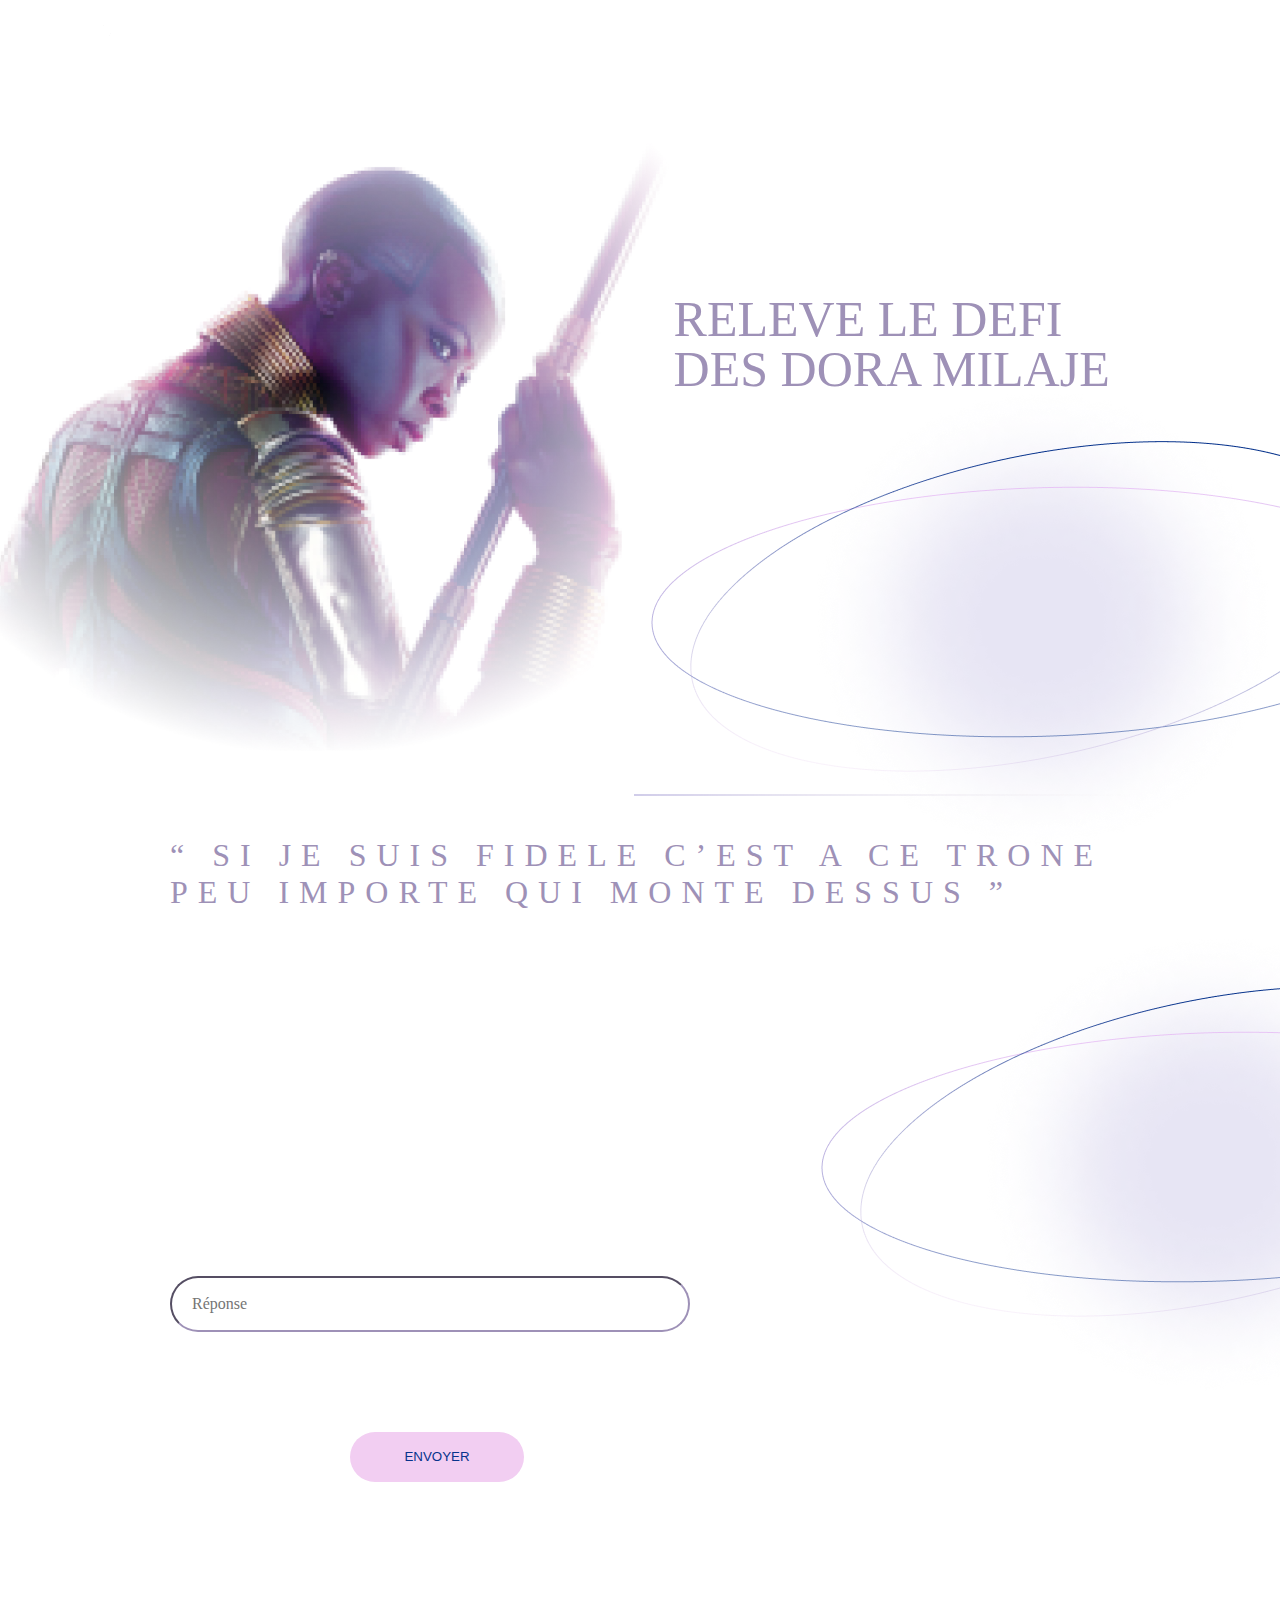
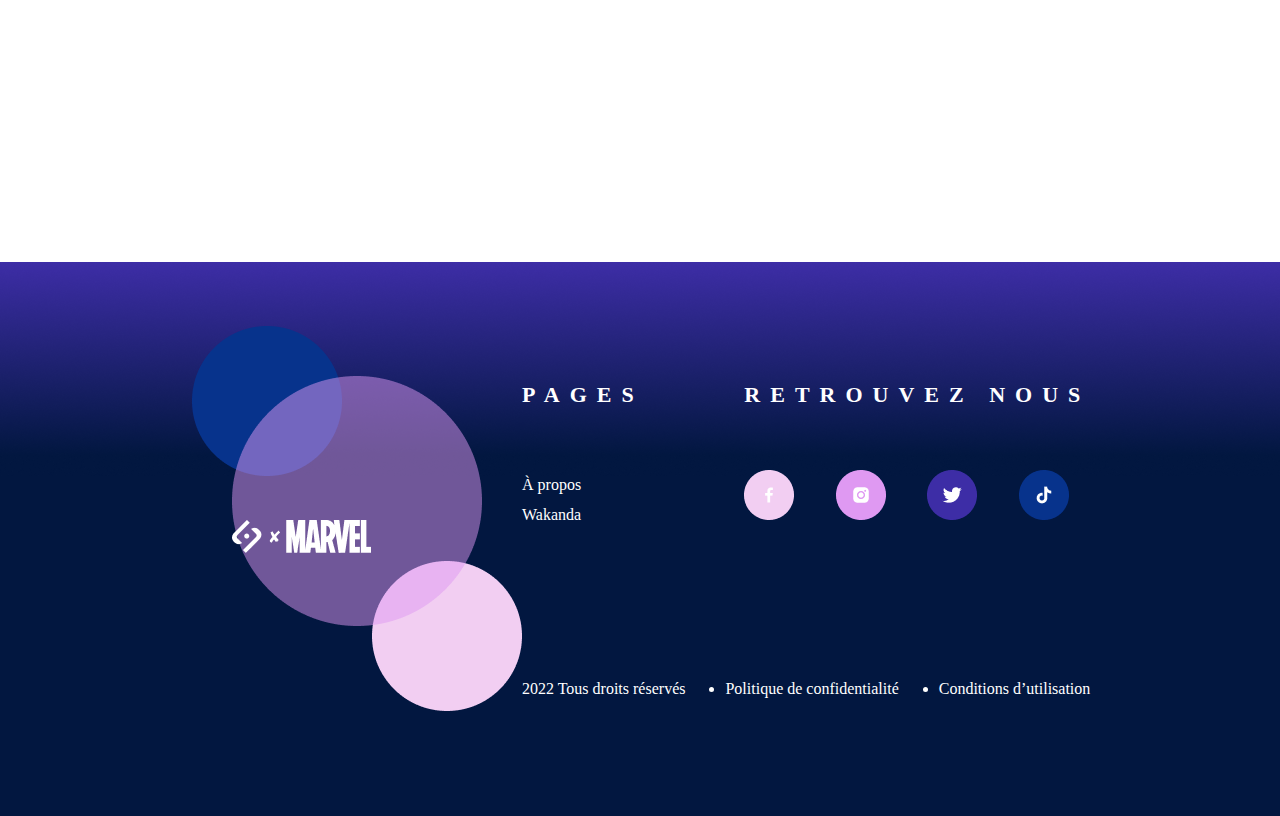
==== enigme.html @ 73562b9c "Add files via upload" ====
<!DOCTYPE html>
<html lang="en">
<head>
    <meta charset="UTF-8">
    <meta http-equiv="X-UA-Compatible" content="IE=edge">
    <meta name="viewport" content="width=device-width, initial-scale=1.0">
    <title>Enigme</title>
    <link rel="stylesheet" href="./Styles/enigme.css">
</head>
<body>
    <header>
        <nav>
            <a href="index.html"><img src="IllustrationsLogo/Allpages/footer2.png" alt="logos"></a>
                    <ul class="lien">
                        <li><h2><a href="index.html">Accueil</a></h2></li>
                        <li><h2><a href="wakanda.html">Wakanda</a></h2></li>
                        <li><h2><a href="enigme.html">Engine</a></h2></li>
                    </ul>

        </nav>
    </header>
    <div class="first">
        <img src="IllustrationsLogo/Enigme/Pantherenigme1.png" alt=""class='ptr'>
        <div class="bg">
            <h2>RELEVE LE DEFI <br> DES DORA MILAJE</h2>
            <p class="INTROD">
                Les Dora Milaje sont de farouches guerrières d’élite. Elles constituent la garde 
                rapprochée du Roi en personne et ont de nombreuses occasions de lui sauver la 
                vie. Leur Générale, Okoyé est également la dirigeante des forces armées et des 
                renseignements wakandais. <br> 
                Prouve ton talent d’espion et déchiffre cette réplique d’Okoyé écrite en Wakandais, 
                et apprend par la même occasion la première valeur d’une Dora Milaje !
            </p>
                <img src="IllustrationsLogo/Enigme/Pantherenigme3.png" alt="" class="DM">
            </div>
    </div>
    <img src="IllustrationsLogo/Enigme/Pantherenigme2.png" alt="" class="fond">

    <div class="second">
        <h2>
            <span>
                “ SI JE SUIS  FIDELE C’EST A CE TRONE <br>
            PEU IMPORTE QUI MONTE DESSUS ”
            </span>   
        </h2>
        <div class="enigme">
            <div class="letter">
                <div class="alphabet">
                    <p>
                        Voici la transicription de l’alphabet : <br><br>
                        A = <span>A</span>; B = <span>B</span>; C = <span>C</span>; D = <span>D</span>; E= <span>E</span>; F = <span>F</span>; G = <span>G</span>; H = <span>H</span>; I = <span>I</span>; J = <span>J</span>; <br>
                        K = <span>K</span>; L = <span>L</span>; M = <span>M</span>; N = <span>N</span>; O = <span>O</span>; P = <span>P</span>; Q = <span>Q</span>; R = <span>R</span>; S = <span>S</span>; T = <span>T</span>; <br>
                        U = <span>U</span>; W = <span>W</span>; X = <span>X</span>; Y = <span>Y</span>; Z = <span>Z</span>
        
                    </p>
                </div>
                <div class="answer">
                    <p>Alors, as tu la réponse ?</p>
                    <form method="post" action="traitement.php">
                        <label for="pseuso"></label> 
                        <input type="text" name="pseudo" id="pseudo" placeholder="Réponse"/><br/>
                    </form>
                    <button>ENVOYER</button>
                </div>
            </div>
            <div>
                <p class="DYK">
                    Le savais tu ? <br> <br>    
                    Plusieurs sources s’entendent pour dire que la lettre la plus utilisée en français est <br> 
                    la lettre E. En pourcentage de fréquence, la lettre est utilisée à 14% dans une <br>
                    phrase. Et si tu regardais quel symbole revient le plus souvent ?
                </p>
                <img src="IllustrationsLogo/Enigme/Pantherenigme2.png" alt="" class="wkd">
            </div>
        </div>
        
    </div>
    <footer>
        <div class="pic">
            <img src="IllustrationsLogo/Allpages/footer1.png" alt="" class="pic1">
            <img src="IllustrationsLogo/Allpages/footer2.png" alt="" class="pic2">
        </div>
        <div class="feet">
            <div class="write">
                <div class="pg">
                    <p class="pan">PAGES</p> <br><br>
                    <P>À propos <br> Wakanda</P>
                </div>
                <div class="found">
                    <p class="pan">RETROUVEZ NOUS</p> <br> <br>
                    <ul>
                        <li><img src="IllustrationsLogo/Allpages/footer3.png" alt=""></li>
                        <li><img src="IllustrationsLogo/Allpages/footer4.png" alt=""></li>
                        <li><img src="IllustrationsLogo/Allpages/footer5.png" alt=""></li>
                        <li><img src="IllustrationsLogo/Allpages/footer6.png" alt=""></li>
                    </ul>
                </div>
            </div>
            <div class="point">
                <p>2022 Tous droits réservés</p> 
                <ul class="shallow">
                    <li>Politique de confidentialité</li>
                    <li>Conditions d’utilisation</li>
                </ul>
            </div>
            
        </div>
    </footer>



</body>
</html>
---- Styles/enigme.css ----
*{
    margin: 0;
    padding: 0;
    box-sizing: border-box;
}
body{
    background-image: url(../IllustrationsLogo/Allpages/arrière_plan.png);
    color: white;
}
li{
   
    list-style: none;
}
span{
    font-family: Wakanda forever;
}
p{
    font-family: Cantarell;
    font-size: 16px;
  }

h2{
    font-family: BEYNO;
    font-size: 32px;
}
a{
    text-decoration: none;
}
/* HEADER */
header{
    width: 100%;
    height: 4rem;
    display: flex;
    align-items: center;   
}
nav{
    width: inherit;
    display: flex;
    align-items: flex-end;
    margin: 0 4rem;
    
}
.lien{
    display: flex;
    flex-direction: row;
    justify-content: space-between;
    width: 20rem;
    font-family: BEYNO;
    font-size: 2px;
}

li h2{
    font-family: BEYNO;
    font-size: 18px;
    font-weight: normal;
}
nav{
    display: flex;
    flex-direction: row;
    justify-content: space-between;
    text-align: justify;
}
nav img{
    min-width: fit-content;
    min-height: fit-content;
}
nav a{
    text-decoration: none;
    color: white;
}
a:hover{
    text-decoration: underline;
    color: #9E91B7;
}
a:focus{
    text-decoration: underline;
    color: #021740;
}



/* FIRST */

.first{
    display: flex;
    flex-direction: row;

}
.ptr{
    width: 60%;
    scale: 1.3;
    margin-left: 2%;
    margin-top: 0%;
}
.bg{
   width: 40%;
    display: flex;
    flex-direction: column;
    justify-content: space-around;
}
.bg h2{
    font-size: 50px;
    font-weight: normal;
    position: relative;
    top: 150px;
    right: 120px;
    color: #9E91B7;
    line-height: 50px;
}
.fond{
    position: relative;
    top: -350px;
    right: -650px;
}
.DM{
    position: relative;
    top: 150px;
    right: 160px;
}
.INTROD{
    position: relative;
    top: 170px;
    right: 30px;
    font-family:cantarell; 
    font-size: 14px;
    width: 100%;

}

/* second */

.enigme{
    display: flex;
    flex-direction: row;

}
.letter{
    display: flex;
    flex-direction: column;
}
h2 span{
    font-size: 32px;
    font-weight: normal;
    color: #9E91B7;
    letter-spacing: 10PX;
    position: relative;
    top: -380px;
    left: 170px;
}
.alphabet{
    position: relative;
    top:-250px ;
    left: 170px; 
}
.answer{
    position: relative;
    top:-140px ;
    left: 170px;
    line-height: 35px;
}
input{
    width: 520px;
    height: 56px;
    border-radius: 38px;
    background: none;
    border-color: #9E91B7;
    color: #9E91B7; 
    font-family: cantarell; 
    font-size: 16px; 
    padding:20px; 
}
.DYK{
    text-align: center;
    font-size: 14px;
    position: relative;
    top: -180px;
    right: -300px;
}
.wkd{
    position: relative;
    top: -450px;
    left: 300px;
}
button{
    width: 174px;
    height: 50px;
    border-radius: 38px;
    align-self: center;
    position: relative;
    right: -180px;
    top: 100px;
    border-color: transparent;
    color: #07338C;
    background-color: #F2CEF2;
}


/* FOOTER */

footer{
    background:url(../IllustrationsLogo/Allpages/back_footer.png);
    display: flex;
    flex-direction: row;
    padding:5% 15% ;
    font-family: cantarell;
    align-items: center;
}
.pic1{
    position:relative;
}
.pic2{
    position:relative;
    top:-195px;
    right:-40px;
}

.feet{
    display: flex;
    flex-direction: column;
    gap: 150px;
}
.write{
    display: flex;
    flex-direction: row;
    justify-content: space-between;
    line-height: 30px;
}
.found ul{
    display: flex;
    flex-direction: row;
}
.found li{
    justify-content: space-between;
    padding-right: 12%;
}
.shallow{
    display: flex;
    flex-direction: row;
    
}
.shallow li{
    list-style-type: inherit;
   margin-left: 40px;
}
.point{
    display: flex;
    flex-direction: row;
    width: max-content;
}
.pan{
    font-size: 22px;
    font-weight: bold;
    letter-spacing: 10px;

}
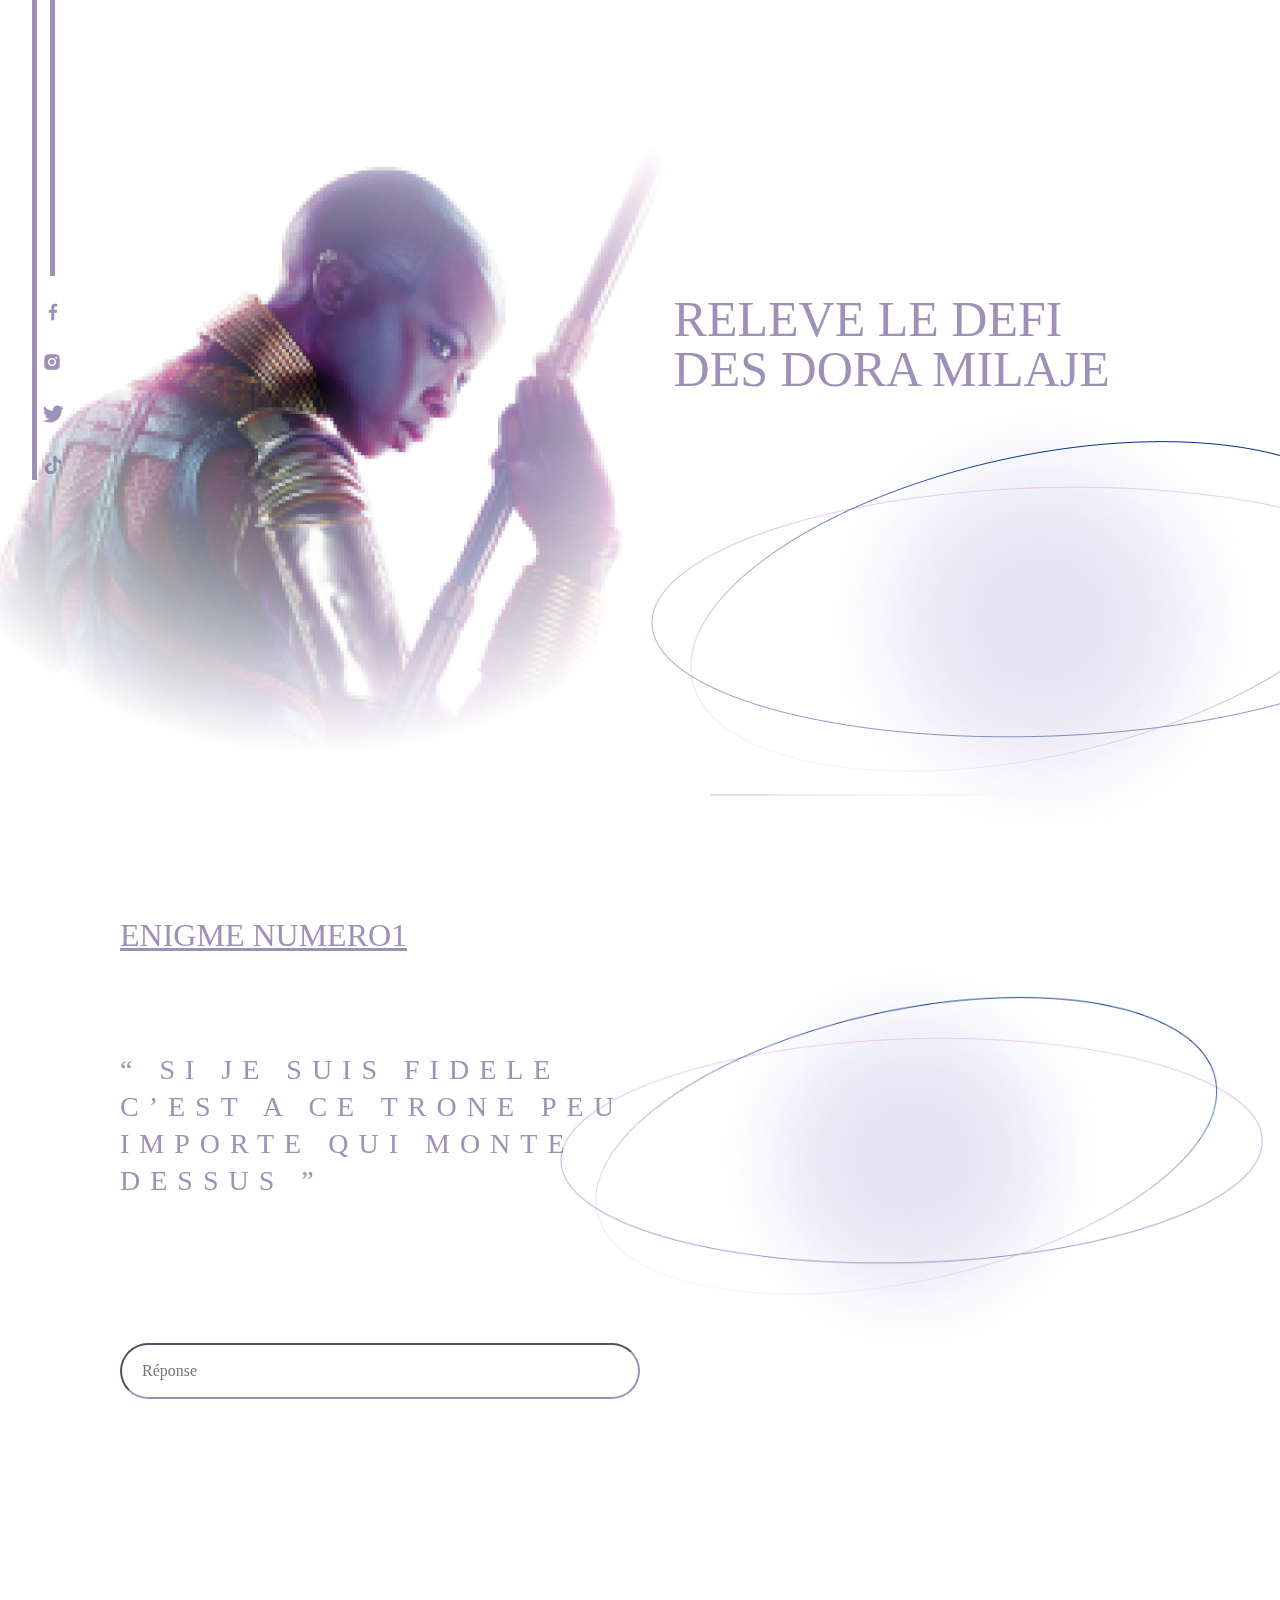
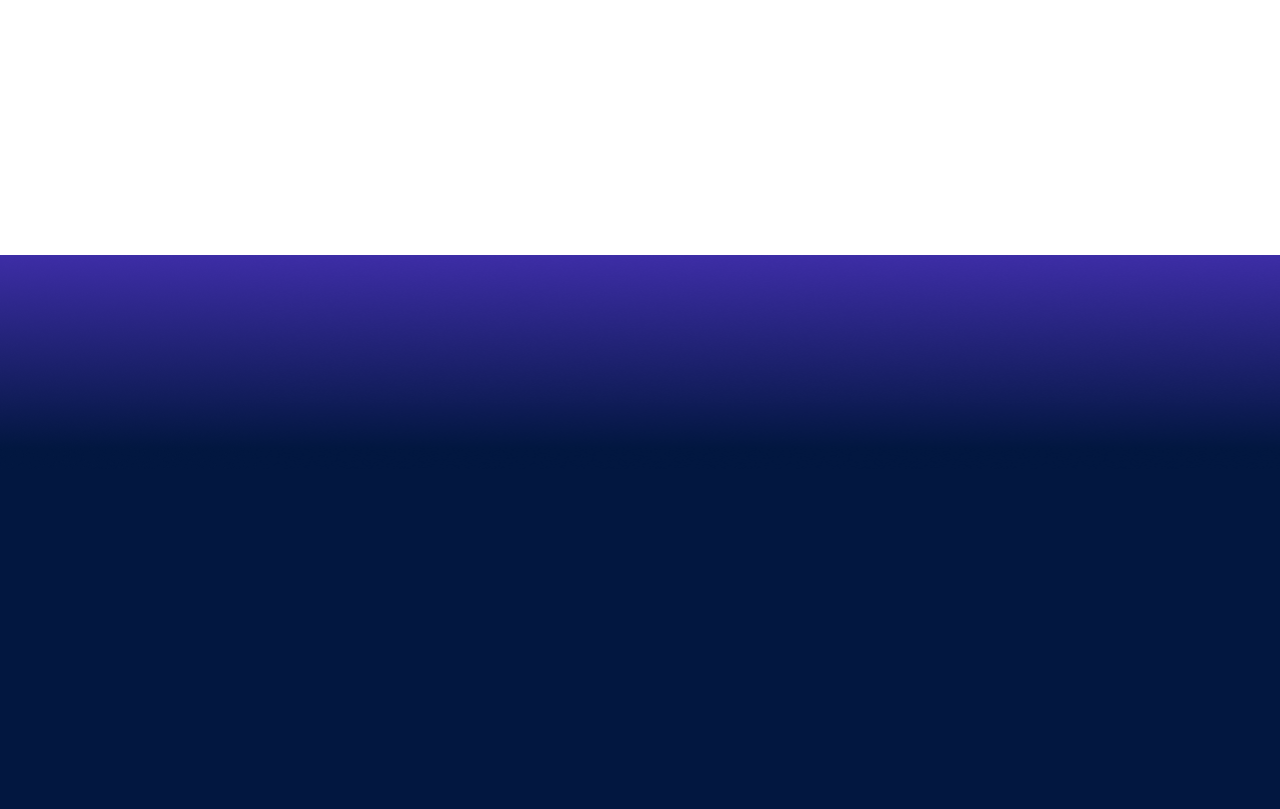
==== commit 8512348d: "Update enigme.html" ====
--- a/enigme.html
+++ b/enigme.html
@@ -8,6 +8,37 @@
     <link rel="stylesheet" href="./Styles/enigme.css">
 </head>
 <body>
+
+<!-- popupbox -->
+
+<div id="popup" class="popup">
+        <div class="popup-content">
+            <span class="close" onclick="closePopup()">&times;</span>
+            <h2>BRAVO!</h2>
+            <p>Tu Tu as trouvé la réponse. Es tu prêt <br>
+                pour l’énigme suivante ?</p>
+            <a href="enigme2.html"><button>QUESTION SUIVANTE</button></a>
+        </div>
+    </div>
+
+<!-- popupend  -->
+
+
+
+    <section class="lignes">
+            <div class="vertical-line">
+            </div>
+            <div class="eme">
+                <div class="vertical-line"></div>
+                    <ul class="adresse">
+                        <li><img src="IllustrationsLogo/Allpages/icon_facebook.png" class="fb"></li>
+                        <li><img src="IllustrationsLogo/Allpages/icon_instagram.png" class="fb"></li>
+                        <li><img src="IllustrationsLogo/Allpages/icon_twitter.png" class="fb"></li>
+                        <li><img src="IllustrationsLogo/Allpages/icon_tiktok.png" class="fb"></li>
+    
+                    </ul>
+            </div>
+        </section>
     <header>
         <nav>
             <a href="index.html"><img src="IllustrationsLogo/Allpages/footer2.png" alt="logos"></a>
@@ -20,10 +51,10 @@
         </nav>
     </header>
     <div class="first">
-        <img src="IllustrationsLogo/Enigme/Pantherenigme1.png" alt=""class='ptr'>
+        <img src="IllustrationsLogo/Enigme/Pantherenigme1.png" alt=""class='ptr animate-element'>
         <div class="bg">
-            <h2>RELEVE LE DEFI <br> DES DORA MILAJE</h2>
-            <p class="INTROD">
+            <h2 class="animate-element">RELEVE LE DEFI <br> DES DORA MILAJE</h2>
+            <p class="INTROD animate-element">
                 Les Dora Milaje sont de farouches guerrières d’élite. Elles constituent la garde 
                 rapprochée du Roi en personne et ont de nombreuses occasions de lui sauver la 
                 vie. Leur Générale, Okoyé est également la dirigeante des forces armées et des 
@@ -37,38 +68,39 @@
     <img src="IllustrationsLogo/Enigme/Pantherenigme2.png" alt="" class="fond">
 
     <div class="second">
-        <h2>
-            <span>
-                “ SI JE SUIS  FIDELE C’EST A CE TRONE <br>
-            PEU IMPORTE QUI MONTE DESSUS ”
-            </span>   
-        </h2>
+        <div class="epreuve">
+            <h2 class="animate-element">ENIGME NUMERO1</h2>
+            <p class="animate-element">Prouve ton talent d’espion et déchiffre cette réplique d’Okoyé écrite en Wakandais, <br>
+                et apprend par la même occasion la première valeur d’une Dora Milaje !</p>
+            
+        </div>
+        
         <div class="enigme">
             <div class="letter">
                 <div class="alphabet">
-                    <p>
-                        Voici la transicription de l’alphabet : <br><br>
+                    <h2 class="animate-element">
+                        <span>
+                            “ SI JE SUIS  FIDELE C’EST  A CE TRONE 
+                        PEU IMPORTE QUI MONTE DESSUS ”
+                        </span>   
+                    </h2>
+                </div>
+                <div class="answer">
+                    <p class="animate-element">Alors, as tu la réponse ?</p>
+                    <form method="post" action="traitement.php">
+                        <label for="pseuso"></label> 
+                        <input type="text" name="pseudo" id="pseudo" placeholder="Réponse"/><br/>
+                    </form>
+                    <button class="animate-element" onclick="openPopup()">ENVOYER</button>
+                </div>
+            </div>
+            <div>
+                <p class="DYK animate-element">
+                    Voici la transicription de l’alphabet : <br>
                         A = <span>A</span>; B = <span>B</span>; C = <span>C</span>; D = <span>D</span>; E= <span>E</span>; F = <span>F</span>; G = <span>G</span>; H = <span>H</span>; I = <span>I</span>; J = <span>J</span>; <br>
                         K = <span>K</span>; L = <span>L</span>; M = <span>M</span>; N = <span>N</span>; O = <span>O</span>; P = <span>P</span>; Q = <span>Q</span>; R = <span>R</span>; S = <span>S</span>; T = <span>T</span>; <br>
                         U = <span>U</span>; W = <span>W</span>; X = <span>X</span>; Y = <span>Y</span>; Z = <span>Z</span>
         
-                    </p>
-                </div>
-                <div class="answer">
-                    <p>Alors, as tu la réponse ?</p>
-                    <form method="post" action="traitement.php">
-                        <label for="pseuso"></label> 
-                        <input type="text" name="pseudo" id="pseudo" placeholder="Réponse"/><br/>
-                    </form>
-                    <button>ENVOYER</button>
-                </div>
-            </div>
-            <div>
-                <p class="DYK">
-                    Le savais tu ? <br> <br>    
-                    Plusieurs sources s’entendent pour dire que la lettre la plus utilisée en français est <br> 
-                    la lettre E. En pourcentage de fréquence, la lettre est utilisée à 14% dans une <br>
-                    phrase. Et si tu regardais quel symbole revient le plus souvent ?
                 </p>
                 <img src="IllustrationsLogo/Enigme/Pantherenigme2.png" alt="" class="wkd">
             </div>
@@ -77,17 +109,17 @@
     </div>
     <footer>
         <div class="pic">
-            <img src="IllustrationsLogo/Allpages/footer1.png" alt="" class="pic1">
-            <img src="IllustrationsLogo/Allpages/footer2.png" alt="" class="pic2">
+            <img src="IllustrationsLogo/Allpages/footer1.png" alt="" class="pic1 animate-element">
+            <img src="IllustrationsLogo/Allpages/footer2.png" alt="" class="pic2 animate-element">
         </div>
         <div class="feet">
             <div class="write">
-                <div class="pg">
-                    <p class="pan">PAGES</p> <br><br>
+                <div class="pg animate-element">
+                    <p class="peter">PAGES</p> <br><br>
                     <P>À propos <br> Wakanda</P>
                 </div>
-                <div class="found">
-                    <p class="pan">RETROUVEZ NOUS</p> <br> <br>
+                <div class="found animate-element">
+                    <p class="peter">RETROUVEZ NOUS</p> <br> <br>
                     <ul>
                         <li><img src="IllustrationsLogo/Allpages/footer3.png" alt=""></li>
                         <li><img src="IllustrationsLogo/Allpages/footer4.png" alt=""></li>
@@ -96,7 +128,7 @@
                     </ul>
                 </div>
             </div>
-            <div class="point">
+            <div class="point animate-element">
                 <p>2022 Tous droits réservés</p> 
                 <ul class="shallow">
                     <li>Politique de confidentialité</li>
@@ -107,7 +139,7 @@
         </div>
     </footer>
 
-
+    <script src="script.js"></script>
 
 </body>
-</html>+</html>
--- a/Styles/enigme.css
+++ b/Styles/enigme.css
@@ -22,10 +22,69 @@
 h2{
     font-family: BEYNO;
     font-size: 32px;
+    font-weight: 300;
 }
 a{
     text-decoration: none;
 }
+h1:hover,h2:hover{
+    scale: 1.1;
+}
+
+/* LIGNES */
+
+.lignes{
+    position: fixed;
+    display: flex;
+    flex-direction: row;
+    justify-content: space-between;
+    max-width: min-content;
+    height: 30rem;
+    gap: 0.3rem;
+    margin-left: 2.5%;
+    opacity: 0;
+    transform: translateY(-100%);
+    transition: opacity 0.5s, transform 0.5s;
+ }
+.adresse{
+    width: min-content;
+    height: fit-content;
+    margin: 0;
+    display: flex;
+    flex-direction: column;
+       
+}
+.adresse img{
+    padding-top:25px;
+}
+.adresse img:hover{
+    filter:brightness(100);
+    width: max-content;
+
+}
+.vertical-line{
+    background-color: #9E91B7;
+    width: 5px;
+     height: 100%;   
+}
+.eme{
+    width: fit-content;
+    display: flex;
+    flex-direction: column;
+    align-items: center;
+}
+@keyframes fadeInTop{
+    0%{
+        transform: translateY(-100%) scale(0.1);
+        opacity: 0;
+    }
+    100%{
+        transform: translateY(0) scale(1);
+        opacity: 1;
+    }
+
+}
+
 /* HEADER */
 header{
     width: 100%;
@@ -52,7 +111,6 @@
 li h2{
     font-family: BEYNO;
     font-size: 18px;
-    font-weight: normal;
 }
 nav{
     display: flex;
@@ -63,6 +121,7 @@
 nav img{
     min-width: fit-content;
     min-height: fit-content;
+    padding-left: 20px;
 }
 nav a{
     text-decoration: none;
@@ -116,6 +175,8 @@
     position: relative;
     top: 150px;
     right: 160px;
+    scale: 0.7;
+
 }
 .INTROD{
     position: relative;
@@ -124,11 +185,24 @@
     font-family:cantarell; 
     font-size: 14px;
     width: 100%;
+    scale: 0.9;
 
 }
 
 /* second */
 
+.epreuve{
+    position: relative;
+    top: -300px;
+    padding-left: 120px;
+}
+.epreuve h2{
+    color: #9E91B7;
+    font-weight: 300;
+    text-decoration: underline;
+    padding-bottom: 10px;
+}
+
 .enigme{
     display: flex;
     flex-direction: row;
@@ -138,24 +212,26 @@
     display: flex;
     flex-direction: column;
 }
+
 h2 span{
-    font-size: 32px;
-    font-weight: normal;
+    font-size: 28px;
+    font-weight: 300;
     color: #9E91B7;
     letter-spacing: 10PX;
     position: relative;
-    top: -380px;
-    left: 170px;
+    font-weight: 300;
+    /* top: -380px;
+    left: 170px; */
 }
 .alphabet{
     position: relative;
     top:-250px ;
-    left: 170px; 
-}
+    left: 120px; 
+} 
 .answer{
     position: relative;
     top:-140px ;
-    left: 170px;
+    left: 120px;
     line-height: 35px;
 }
 input{
@@ -169,17 +245,22 @@
     font-size: 16px; 
     padding:20px; 
 }
+.DYK span{
+    font-weight: 300;
+}
 .DYK{
     text-align: center;
     font-size: 14px;
     position: relative;
     top: -180px;
-    right: -300px;
+    right: 25px;
+
 }
 .wkd{
     position: relative;
     top: -450px;
-    left: 300px;
+    left: 0px;
+    scale: 0.9; 
 }
 button{
     width: 174px;
@@ -193,6 +274,10 @@
     color: #07338C;
     background-color: #F2CEF2;
 }
+button:hover{
+    filter: blur(20);
+    filter: drop-shadow(#021740);   
+}
 
 
 /* FOOTER */
@@ -201,6 +286,7 @@
     background:url(../IllustrationsLogo/Allpages/back_footer.png);
     display: flex;
     flex-direction: row;
+    width: fit-content;
     padding:5% 15% ;
     font-family: cantarell;
     align-items: center;
@@ -210,8 +296,8 @@
 }
 .pic2{
     position:relative;
-    top:-195px;
-    right:-40px;
+    top:-190px;
+    right:250px;
 }
 
 .feet{
@@ -247,12 +333,71 @@
     flex-direction: row;
     width: max-content;
 }
-.pan{
+.peter{
     font-size: 22px;
     font-weight: bold;
-    letter-spacing: 10px;
-
-}
-
-
-
+    letter-spacing: 8px;
+
+}
+
+
+
+
+
+
+
+/* fade in titre, texte et illustration */
+/* Classe pour les éléments à animer */
+.animate-element {
+    opacity: 0;
+    transform: translateX(-100px);
+    transition: opacity 1s, transform 1s;
+  }
+  
+  /* Classe pour les éléments déjà visibles lors du chargement */
+  .animate-element.show {
+    opacity: 1;
+    transform: translateX(0);
+  }
+
+
+
+
+  /* popupbox */
+
+  .popup {
+    display: none;
+    background: linear-gradient(#3D2DA6, #021740);
+    position: fixed;
+    z-index: 1;
+    left: 200pX;
+    top: 0; 
+    width: 100%;
+    height: 80%; 
+    overflow: auto;
+   
+  }
+  
+  .popup-content {
+    background: linear-gradient() ;
+    margin: 15% auto;
+    padding: 20px;
+    border: 1px solid #888;
+    width: 80%;
+    max-width: 600px;
+    height: max-content;
+  }
+  
+  .close {
+    color: #aaa;
+    float: right;
+    font-size: 28px;
+    font-weight: bold;
+  }
+  
+  .close:hover,
+  .close:focus {
+    color: black;
+    text-decoration: none;
+    cursor: pointer;
+  }
